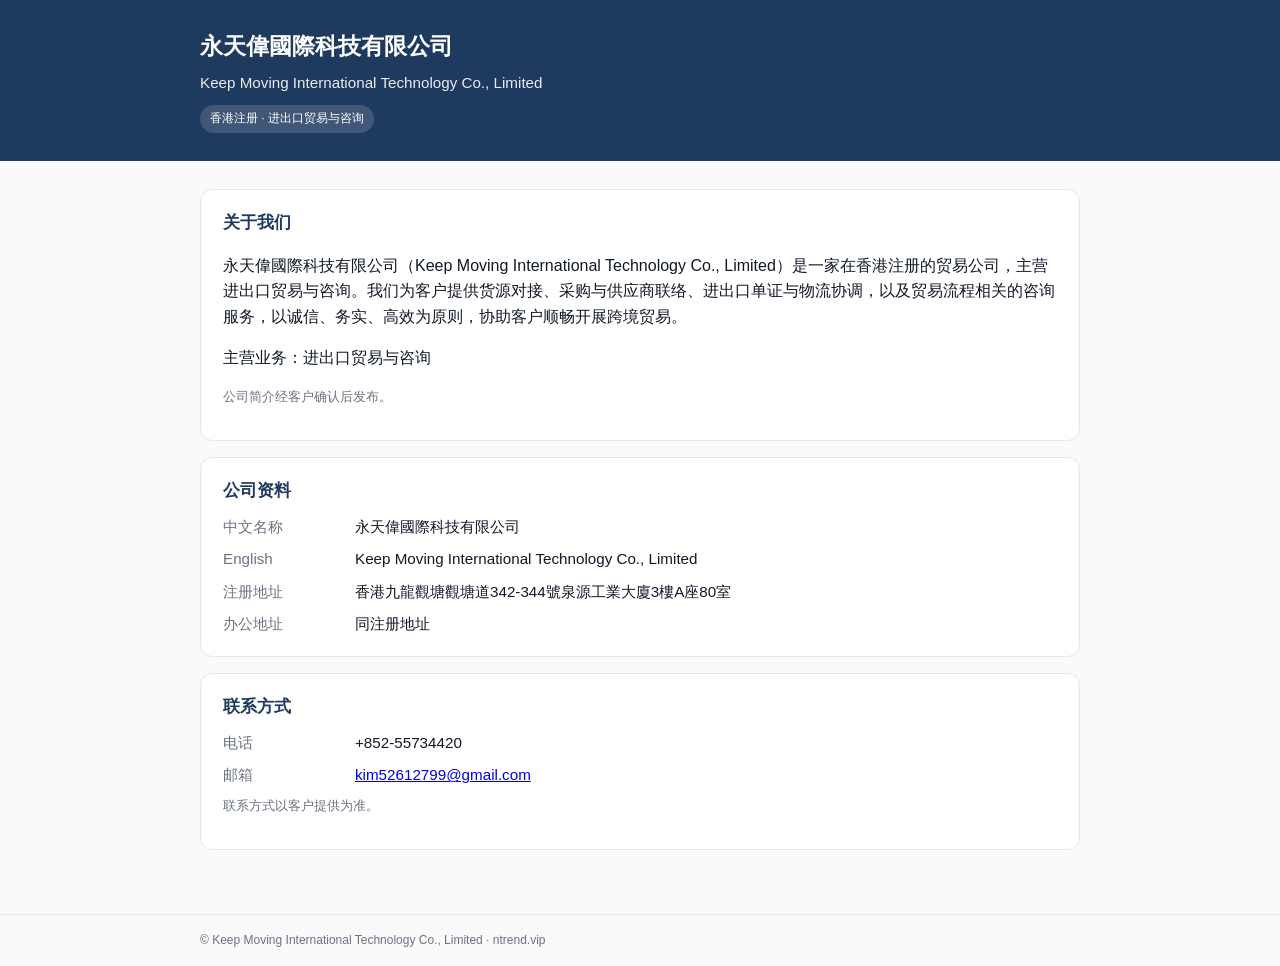
==== index.html @ 4a41a544 "A-C-99 ntrend.vip 官网+看板页面与 CNAME" ====
<!DOCTYPE html>
<html lang="zh-Hant">
<head>
<meta charset="utf-8"/>
<meta name="viewport" content="width=device-width, initial-scale=1"/>
<title>永天偉國際科技有限公司｜Keep Moving International Technology Co., Limited</title>
<style>
  :root { --ink:#111827; --muted:#6b7280; --line:#e5e7eb; --bg:#fafafa; --card:#fff; --accent:#1e3a5f; }
  * { box-sizing: border-box; }
  body { margin:0; font-family: "Noto Sans CJK SC","Noto Sans CJK TC", "PingFang TC", "Microsoft YaHei", sans-serif;
         color:var(--ink); background:var(--bg); line-height:1.6; }
  header { background:var(--accent); color:#fff; padding:28px 20px; }
  header .wrap, main .wrap, footer .wrap { max-width:880px; margin:0 auto; }
  h1 { margin:0 0 6px; font-size:1.45rem; font-weight:700; }
  .en { opacity:.9; font-size:.95rem; }
  .badge { display:inline-block; margin-top:10px; font-size:.75rem; background:rgba(255,255,255,.15);
           padding:4px 10px; border-radius:999px; }
  main { padding:28px 20px 48px; }
  .card { background:var(--card); border:1px solid var(--line); border-radius:12px; padding:20px 22px; margin-bottom:16px; }
  h2 { margin:0 0 10px; font-size:1.05rem; color:var(--accent); }
  .row { display:grid; grid-template-columns:120px 1fr; gap:8px 12px; font-size:.95rem; }
  .k { color:var(--muted); }
  .placeholder { color:#9a3412; background:#fff7ed; border:1px dashed #fdba74; padding:2px 8px; border-radius:6px; display:inline-block; }
  .note { font-size:.8rem; color:var(--muted); margin-top:8px; }
  footer { border-top:1px solid var(--line); padding:16px 20px; font-size:.75rem; color:var(--muted); }
</style>
</head>
<body>
<header>
  <div class="wrap">
    <h1>永天偉國際科技有限公司</h1>
    <div class="en">Keep Moving International Technology Co., Limited</div>
    <div class="badge">香港注册 · 进出口贸易与咨询</div>
  </div>
</header>
<main>
  <div class="wrap">
    <section class="card">
      <h2>关于我们</h2>
      <p>永天偉國際科技有限公司（Keep Moving International Technology Co., Limited）是一家在香港注册的贸易公司，主营进出口贸易与咨询。我们为客户提供货源对接、采购与供应商联络、进出口单证与物流协调，以及贸易流程相关的咨询服务，以诚信、务实、高效为原则，协助客户顺畅开展跨境贸易。</p>
      <p>主营业务：进出口贸易与咨询</p>
      <p class="note">公司简介经客户确认后发布。</p>
    </section>
    <section class="card">
      <h2>公司资料</h2>
      <div class="row">
        <div class="k">中文名称</div><div>永天偉國際科技有限公司</div>
        <div class="k">English</div><div>Keep Moving International Technology Co., Limited</div>
        <div class="k">注册地址</div><div>香港九龍觀塘觀塘道342-344號泉源工業大廈3樓A座80室</div>
        <div class="k">办公地址</div><div>同注册地址</div>
      </div>
    </section>
    <section class="card">
      <h2>联系方式</h2>
      <div class="row">
        <div class="k">电话</div><div>+852-55734420</div>
        <div class="k">邮箱</div><div><a href="mailto:kim52612799@gmail.com">kim52612799@gmail.com</a></div>
      </div>
      <p class="note">联系方式以客户提供为准。</p>
    </section>
  </div>
</main>
<footer>
  <div class="wrap">
    © Keep Moving International Technology Co., Limited · ntrend.vip
  </div>
</footer>
</body>
</html>
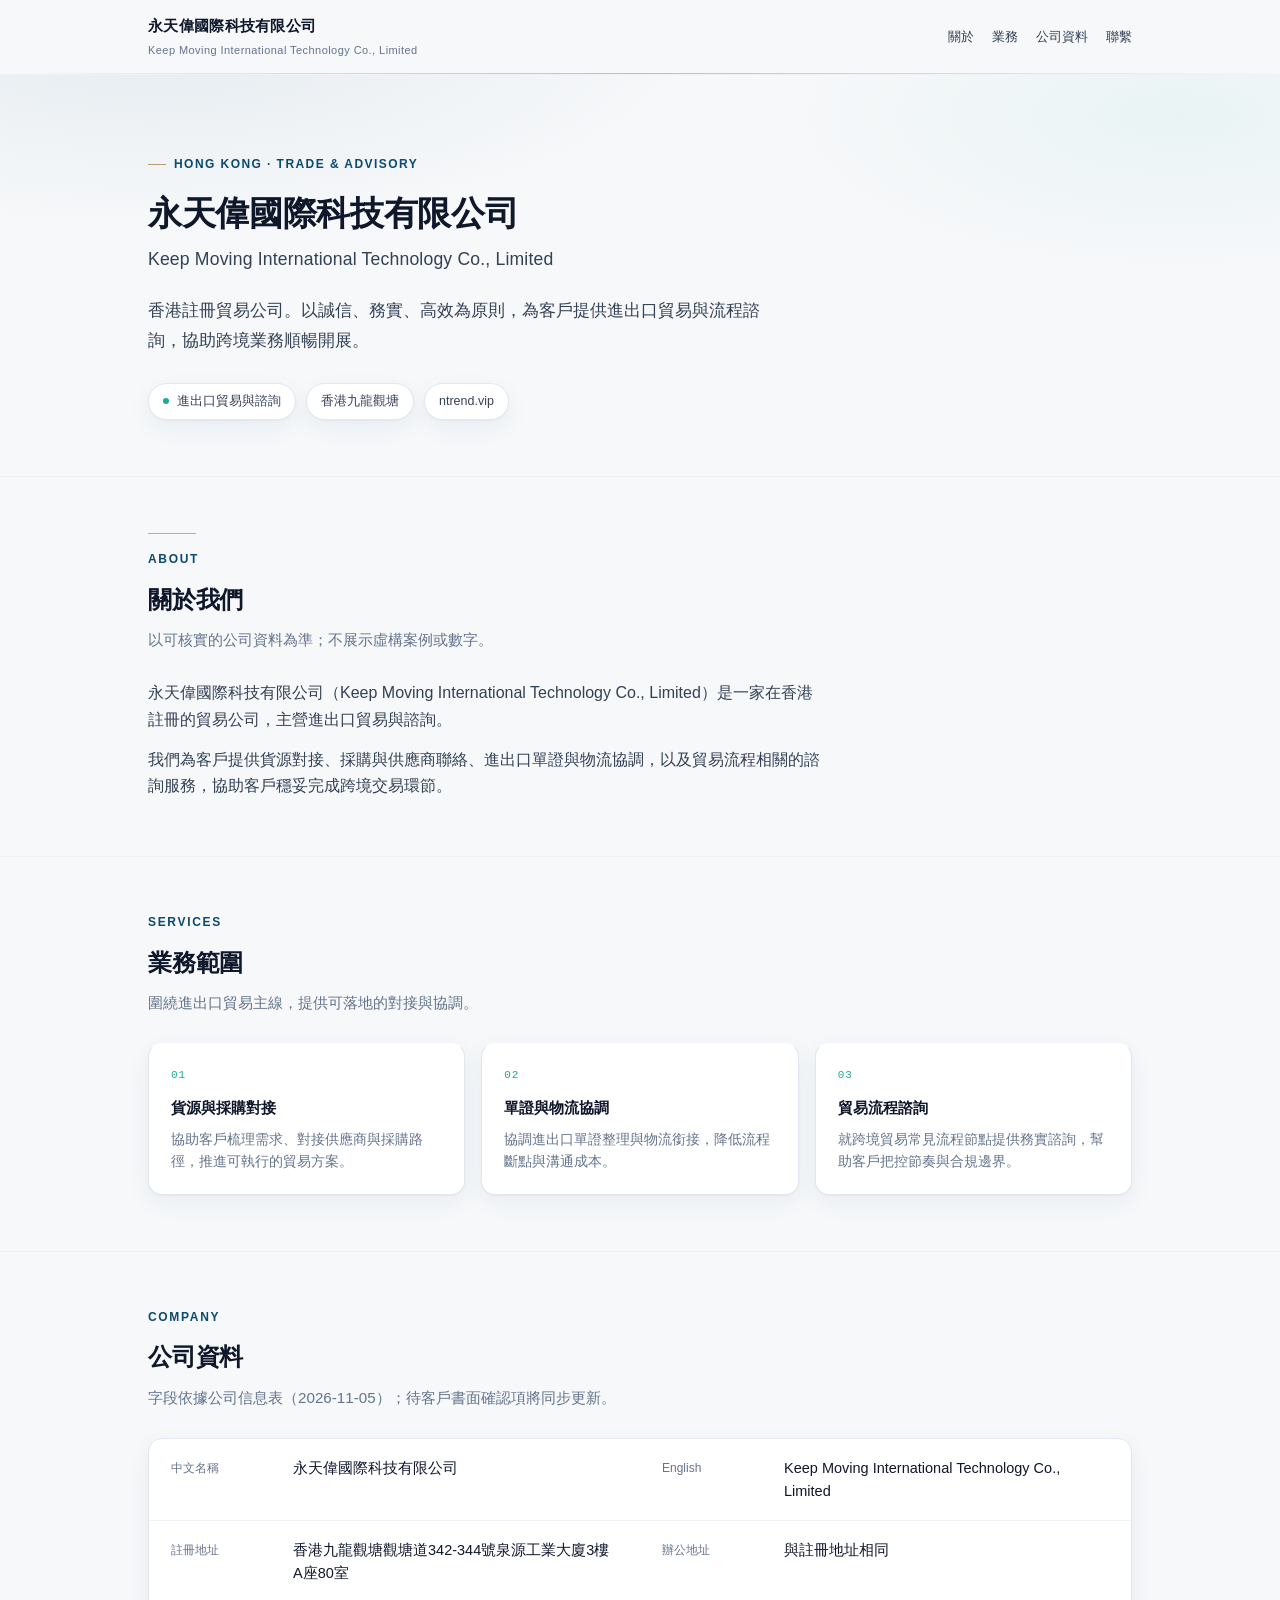
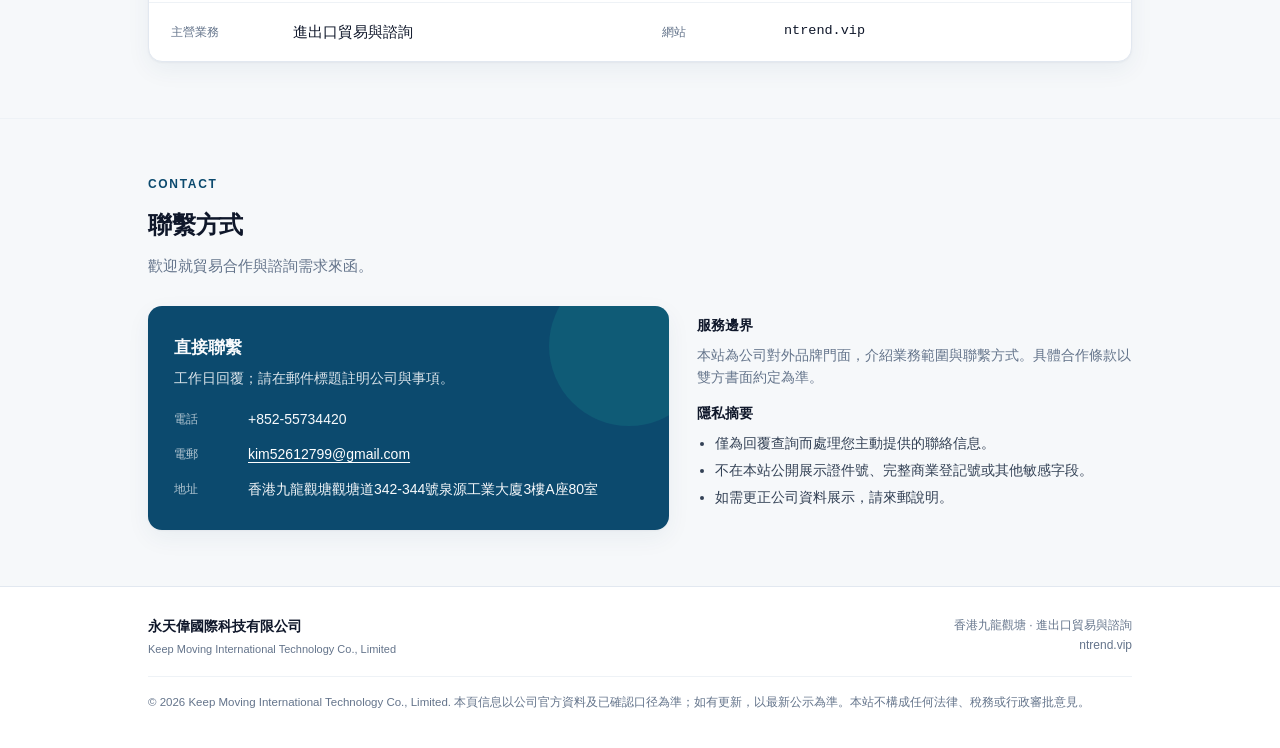
==== commit d2d214e3: "feat: publish A-C-99 homepage and board redesign on github.io Replace the root, status, and ops page" ====
--- a/index.html
+++ b/index.html
@@ -1,69 +1,353 @@
 <!DOCTYPE html>
-<html lang="zh-Hant">
+<html lang="zh-Hant" data-skin="light">
 <head>
 <meta charset="utf-8"/>
 <meta name="viewport" content="width=device-width, initial-scale=1"/>
+<meta name="description" content="永天偉國際科技有限公司｜Keep Moving International Technology Co., Limited — 香港註冊，進出口貿易與諮詢。"/>
 <title>永天偉國際科技有限公司｜Keep Moving International Technology Co., Limited</title>
+<link rel="stylesheet" href="assets/tokens.css"/>
 <style>
-  :root { --ink:#111827; --muted:#6b7280; --line:#e5e7eb; --bg:#fafafa; --card:#fff; --accent:#1e3a5f; }
-  * { box-sizing: border-box; }
-  body { margin:0; font-family: "Noto Sans CJK SC","Noto Sans CJK TC", "PingFang TC", "Microsoft YaHei", sans-serif;
-         color:var(--ink); background:var(--bg); line-height:1.6; }
-  header { background:var(--accent); color:#fff; padding:28px 20px; }
-  header .wrap, main .wrap, footer .wrap { max-width:880px; margin:0 auto; }
-  h1 { margin:0 0 6px; font-size:1.45rem; font-weight:700; }
-  .en { opacity:.9; font-size:.95rem; }
-  .badge { display:inline-block; margin-top:10px; font-size:.75rem; background:rgba(255,255,255,.15);
-           padding:4px 10px; border-radius:999px; }
-  main { padding:28px 20px 48px; }
-  .card { background:var(--card); border:1px solid var(--line); border-radius:12px; padding:20px 22px; margin-bottom:16px; }
-  h2 { margin:0 0 10px; font-size:1.05rem; color:var(--accent); }
-  .row { display:grid; grid-template-columns:120px 1fr; gap:8px 12px; font-size:.95rem; }
-  .k { color:var(--muted); }
-  .placeholder { color:#9a3412; background:#fff7ed; border:1px dashed #fdba74; padding:2px 8px; border-radius:6px; display:inline-block; }
-  .note { font-size:.8rem; color:var(--muted); margin-top:8px; }
-  footer { border-top:1px solid var(--line); padding:16px 20px; font-size:.75rem; color:var(--muted); }
+  *{box-sizing:border-box}
+  html{scroll-behavior:auto}
+  body{
+    margin:0;color:var(--ink);background:var(--bg);
+    font-family:var(--font);line-height:1.65;
+    font-size:16px;-webkit-font-smoothing:antialiased;
+  }
+  a{color:var(--brand-mid);text-decoration:none}
+  a:hover{color:var(--brand);text-decoration:underline}
+  .wrap{max-width:1040px;margin:0 auto;padding:0 28px}
+  @media (max-width:480px){.wrap{padding:0 18px}}
+
+  /* —— Top nav —— */
+  .nav{
+    position:sticky;top:0;z-index:10;
+    background:rgba(246,248,250,0.92);
+    backdrop-filter:blur(12px);-webkit-backdrop-filter:blur(12px);
+    border-bottom:1px solid var(--line-soft);
+  }
+  .nav-inner{
+    display:flex;align-items:center;justify-content:space-between;
+    gap:16px;padding:14px 0;flex-wrap:wrap;
+  }
+  .nav-brand{display:flex;flex-direction:column;gap:2px;min-width:0}
+  .nav-brand .zh{font-size:15px;font-weight:650;color:var(--ink);letter-spacing:0.02em}
+  .nav-brand .en{font-size:11px;color:var(--muted);letter-spacing:0.04em;white-space:nowrap;overflow:hidden;text-overflow:ellipsis;max-width:min(520px,70vw)}
+  .nav-links{display:flex;gap:4px 18px;flex-wrap:wrap;font-size:13px}
+  .nav-links a{color:var(--ink-soft);text-decoration:none}
+  .nav-links a:hover{color:var(--brand)}
+  .nav-accent{
+    width:100%;height:var(--gold-weight);
+    background:linear-gradient(90deg, transparent, var(--gold-line), transparent);
+  }
+
+  /* —— Hero —— */
+  .hero{
+    padding:72px 0 56px;
+    border-bottom:1px solid var(--line-soft);
+    background:
+      radial-gradient(900px 320px at 12% -10%, rgba(12,74,110,0.07), transparent 60%),
+      radial-gradient(700px 280px at 92% 10%, rgba(31,168,154,0.06), transparent 55%),
+      var(--bg);
+  }
+  .hero-kicker{
+    display:inline-flex;align-items:center;gap:8px;
+    font-size:12px;letter-spacing:0.12em;text-transform:uppercase;
+    color:var(--brand);font-weight:600;margin:0 0 18px;
+  }
+  .hero-kicker::before{
+    content:"";width:18px;height:1px;background:var(--gold);opacity:.85;
+  }
+  .hero h1{
+    margin:0 0 10px;font-size:clamp(1.55rem, 2.8vw, 2.15rem);
+    font-weight:700;letter-spacing:-0.01em;line-height:1.25;color:var(--ink);
+  }
+  .hero .en-name{
+    margin:0 0 22px;font-size:clamp(0.95rem, 1.6vw, 1.1rem);
+    color:var(--ink-soft);font-weight:500;letter-spacing:0.01em;
+  }
+  .hero-lead{
+    margin:0;max-width:640px;font-size:1.05rem;color:var(--ink-soft);line-height:1.75;
+  }
+  .hero-meta{
+    margin-top:28px;display:flex;flex-wrap:wrap;gap:10px;
+  }
+  .chip{
+    display:inline-flex;align-items:center;gap:8px;
+    padding:7px 14px;border-radius:999px;font-size:12.5px;
+    background:var(--surface);border:1px solid var(--line);color:var(--ink-soft);
+    box-shadow:var(--shadow-soft);
+  }
+  .chip .dot{width:6px;height:6px;border-radius:50%;background:var(--accent)}
+
+  /* —— Sections —— */
+  section.block{padding:56px 0}
+  section.block + section.block{border-top:1px solid var(--line-soft)}
+  .sec-label{
+    font-size:12px;letter-spacing:0.14em;text-transform:uppercase;
+    color:var(--brand);font-weight:600;margin:0 0 10px;
+  }
+  .sec-title{
+    margin:0 0 8px;font-size:clamp(1.25rem, 2vw, 1.5rem);
+    font-weight:650;color:var(--ink);letter-spacing:-0.01em;
+  }
+  .sec-lead{margin:0 0 28px;max-width:620px;color:var(--muted);font-size:0.95rem}
+
+  .prose{max-width:680px;color:var(--ink-soft);font-size:1rem}
+  .prose p{margin:0 0 14px}
+  .prose p:last-child{margin-bottom:0}
+
+  /* Service cards */
+  .svc-grid{
+    display:grid;grid-template-columns:repeat(3,1fr);gap:16px;
+  }
+  @media (max-width:820px){.svc-grid{grid-template-columns:1fr}}
+  .svc{
+    background:var(--surface);border:1px solid var(--line);
+    border-radius:var(--radius);padding:22px 22px 20px;
+    box-shadow:var(--shadow-soft);
+    border-top:var(--gold-weight) solid transparent;
+  }
+  .svc:hover{border-top-color:var(--gold-line)}
+  .svc h3{margin:0 0 8px;font-size:15px;font-weight:650;color:var(--ink)}
+  .svc p{margin:0;font-size:13.5px;color:var(--muted);line-height:1.65}
+  .svc .num{
+    font-family:var(--mono);font-size:11px;color:var(--accent);
+    letter-spacing:0.08em;margin-bottom:12px;
+  }
+
+  /* Facts */
+  .facts{
+    display:grid;grid-template-columns:1fr 1fr;gap:0;
+    background:var(--surface);border:1px solid var(--line);
+    border-radius:var(--radius);overflow:hidden;box-shadow:var(--shadow-soft);
+  }
+  @media (max-width:720px){.facts{grid-template-columns:1fr}}
+  .fact{
+    padding:18px 22px;border-bottom:1px solid var(--line-soft);
+    display:grid;grid-template-columns:110px 1fr;gap:12px;align-items:start;
+  }
+  .facts .fact:nth-last-child(-n+2){border-bottom:none}
+  @media (max-width:720px){
+    .facts .fact{border-bottom:1px solid var(--line-soft)}
+    .facts .fact:last-child{border-bottom:none}
+  }
+  .fact .k{font-size:12px;color:var(--muted);padding-top:2px}
+  .fact .v{font-size:14.5px;color:var(--ink);font-weight:500;line-height:1.55;word-break:break-word}
+  .fact .v.tabular{font-variant-numeric:tabular-nums;font-family:var(--mono);font-size:13.5px;font-weight:500}
+
+  /* Contact band */
+  .contact-band{
+    display:grid;grid-template-columns:1.2fr 1fr;gap:28px;align-items:start;
+  }
+  @media (max-width:820px){.contact-band{grid-template-columns:1fr}}
+  .contact-card{
+    background:var(--brand);color:#F8FAFC;
+    border-radius:var(--radius);padding:28px 26px;
+    box-shadow:var(--shadow-soft);
+    position:relative;overflow:hidden;
+  }
+  .contact-card::after{
+    content:"";position:absolute;right:-40px;top:-40px;width:160px;height:160px;
+    border-radius:50%;background:rgba(31,168,154,0.18);pointer-events:none;
+  }
+  .contact-card h3{margin:0 0 6px;font-size:17px;font-weight:650;position:relative}
+  .contact-card p{margin:0 0 18px;font-size:13.5px;opacity:.88;position:relative}
+  .contact-rows{position:relative;display:grid;gap:12px}
+  .contact-row{display:grid;grid-template-columns:64px 1fr;gap:10px;font-size:14px}
+  .contact-row .k{opacity:.7;font-size:12px;padding-top:2px}
+  .contact-row a{color:#fff;text-decoration:underline;text-underline-offset:3px}
+  .side-note{
+    padding:8px 0;
+  }
+  .side-note h4{margin:0 0 8px;font-size:14px;font-weight:650;color:var(--ink)}
+  .side-note p{margin:0 0 12px;font-size:13.5px;color:var(--muted);line-height:1.65}
+  .side-note ul{margin:0;padding-left:18px;color:var(--ink-soft);font-size:13.5px;line-height:1.7}
+  .side-note li{margin-bottom:4px}
+
+  /* Footer */
+  footer.site-foot{
+    border-top:1px solid var(--line);
+    padding:28px 0 36px;background:var(--surface);
+  }
+  .foot-grid{
+    display:flex;justify-content:space-between;gap:20px;flex-wrap:wrap;
+    align-items:flex-start;
+  }
+  .foot-brand .zh{font-size:14px;font-weight:650;color:var(--ink)}
+  .foot-brand .en{font-size:11px;color:var(--muted);margin-top:2px}
+  .foot-meta{font-size:12px;color:var(--muted);line-height:1.7;max-width:480px;text-align:right}
+  @media (max-width:720px){.foot-meta{text-align:left}}
+  .foot-line{
+    margin-top:18px;padding-top:16px;border-top:1px solid var(--line-soft);
+    font-size:11.5px;color:var(--muted);line-height:1.65;
+  }
+  .gold-rule{
+    height:var(--gold-weight);width:48px;background:var(--gold);opacity:.7;margin:0 0 16px;
+  }
 </style>
 </head>
 <body>
-<header>
-  <div class="wrap">
-    <h1>永天偉國際科技有限公司</h1>
-    <div class="en">Keep Moving International Technology Co., Limited</div>
-    <div class="badge">香港注册 · 进出口贸易与咨询</div>
-  </div>
-</header>
-<main>
-  <div class="wrap">
-    <section class="card">
-      <h2>关于我们</h2>
-      <p>永天偉國際科技有限公司（Keep Moving International Technology Co., Limited）是一家在香港注册的贸易公司，主营进出口贸易与咨询。我们为客户提供货源对接、采购与供应商联络、进出口单证与物流协调，以及贸易流程相关的咨询服务，以诚信、务实、高效为原则，协助客户顺畅开展跨境贸易。</p>
-      <p>主营业务：进出口贸易与咨询</p>
-      <p class="note">公司简介经客户确认后发布。</p>
-    </section>
-    <section class="card">
-      <h2>公司资料</h2>
-      <div class="row">
-        <div class="k">中文名称</div><div>永天偉國際科技有限公司</div>
-        <div class="k">English</div><div>Keep Moving International Technology Co., Limited</div>
-        <div class="k">注册地址</div><div>香港九龍觀塘觀塘道342-344號泉源工業大廈3樓A座80室</div>
-        <div class="k">办公地址</div><div>同注册地址</div>
-      </div>
-    </section>
-    <section class="card">
-      <h2>联系方式</h2>
-      <div class="row">
-        <div class="k">电话</div><div>+852-55734420</div>
-        <div class="k">邮箱</div><div><a href="mailto:kim52612799@gmail.com">kim52612799@gmail.com</a></div>
-      </div>
-      <p class="note">联系方式以客户提供为准。</p>
-    </section>
-  </div>
-</main>
-<footer>
-  <div class="wrap">
-    © Keep Moving International Technology Co., Limited · ntrend.vip
-  </div>
-</footer>
+  <header class="nav">
+    <div class="wrap">
+      <div class="nav-inner">
+        <div class="nav-brand">
+          <span class="zh">永天偉國際科技有限公司</span>
+          <span class="en">Keep Moving International Technology Co., Limited</span>
+        </div>
+        <nav class="nav-links" aria-label="頁內導航">
+          <a href="#about">關於</a>
+          <a href="#services">業務</a>
+          <a href="#company">公司資料</a>
+          <a href="#contact">聯繫</a>
+        </nav>
+      </div>
+    </div>
+    <div class="nav-accent" aria-hidden="true"></div>
+  </header>
+
+  <main>
+    <section class="hero">
+      <div class="wrap">
+        <p class="hero-kicker">Hong Kong · Trade &amp; Advisory</p>
+        <h1>永天偉國際科技有限公司</h1>
+        <p class="en-name">Keep Moving International Technology Co., Limited</p>
+        <p class="hero-lead">香港註冊貿易公司。以誠信、務實、高效為原則，為客戶提供進出口貿易與流程諮詢，協助跨境業務順暢開展。</p>
+        <div class="hero-meta">
+          <span class="chip"><span class="dot" aria-hidden="true"></span>進出口貿易與諮詢</span>
+          <span class="chip">香港九龍觀塘</span>
+          <span class="chip">ntrend.vip</span>
+        </div>
+      </div>
+    </section>
+
+    <section class="block" id="about">
+      <div class="wrap">
+        <div class="gold-rule" aria-hidden="true"></div>
+        <p class="sec-label">About</p>
+        <h2 class="sec-title">關於我們</h2>
+        <p class="sec-lead">以可核實的公司資料為準；不展示虛構案例或數字。</p>
+        <div class="prose">
+          <p>永天偉國際科技有限公司（Keep Moving International Technology Co., Limited）是一家在香港註冊的貿易公司，主營進出口貿易與諮詢。</p>
+          <p>我們為客戶提供貨源對接、採購與供應商聯絡、進出口單證與物流協調，以及貿易流程相關的諮詢服務，協助客戶穩妥完成跨境交易環節。</p>
+        </div>
+      </div>
+    </section>
+
+    <section class="block" id="services">
+      <div class="wrap">
+        <p class="sec-label">Services</p>
+        <h2 class="sec-title">業務範圍</h2>
+        <p class="sec-lead">圍繞進出口貿易主線，提供可落地的對接與協調。</p>
+        <div class="svc-grid">
+          <article class="svc">
+            <div class="num">01</div>
+            <h3>貨源與採購對接</h3>
+            <p>協助客戶梳理需求、對接供應商與採購路徑，推進可執行的貿易方案。</p>
+          </article>
+          <article class="svc">
+            <div class="num">02</div>
+            <h3>單證與物流協調</h3>
+            <p>協調進出口單證整理與物流銜接，降低流程斷點與溝通成本。</p>
+          </article>
+          <article class="svc">
+            <div class="num">03</div>
+            <h3>貿易流程諮詢</h3>
+            <p>就跨境貿易常見流程節點提供務實諮詢，幫助客戶把控節奏與合規邊界。</p>
+          </article>
+        </div>
+      </div>
+    </section>
+
+    <section class="block" id="company">
+      <div class="wrap">
+        <p class="sec-label">Company</p>
+        <h2 class="sec-title">公司資料</h2>
+        <p class="sec-lead">字段依據公司信息表（2026-11-05）；待客戶書面確認項將同步更新。</p>
+        <div class="facts">
+          <div class="fact">
+            <div class="k">中文名稱</div>
+            <div class="v">永天偉國際科技有限公司</div>
+          </div>
+          <div class="fact">
+            <div class="k">English</div>
+            <div class="v">Keep Moving International Technology Co., Limited</div>
+          </div>
+          <div class="fact">
+            <div class="k">註冊地址</div>
+            <div class="v">香港九龍觀塘觀塘道342-344號泉源工業大廈3樓A座80室</div>
+          </div>
+          <div class="fact">
+            <div class="k">辦公地址</div>
+            <div class="v">與註冊地址相同</div>
+          </div>
+          <div class="fact">
+            <div class="k">主營業務</div>
+            <div class="v">進出口貿易與諮詢</div>
+          </div>
+          <div class="fact">
+            <div class="k">網站</div>
+            <div class="v tabular">ntrend.vip</div>
+          </div>
+        </div>
+      </div>
+    </section>
+
+    <section class="block" id="contact">
+      <div class="wrap">
+        <p class="sec-label">Contact</p>
+        <h2 class="sec-title">聯繫方式</h2>
+        <p class="sec-lead">歡迎就貿易合作與諮詢需求來函。</p>
+        <div class="contact-band">
+          <div class="contact-card">
+            <h3>直接聯繫</h3>
+            <p>工作日回覆；請在郵件標題註明公司與事項。</p>
+            <div class="contact-rows">
+              <div class="contact-row">
+                <span class="k">電話</span>
+                <span class="tabular">+852-55734420</span>
+              </div>
+              <div class="contact-row">
+                <span class="k">電郵</span>
+                <a href="mailto:kim52612799@gmail.com">kim52612799@gmail.com</a>
+              </div>
+              <div class="contact-row">
+                <span class="k">地址</span>
+                <span>香港九龍觀塘觀塘道342-344號泉源工業大廈3樓A座80室</span>
+              </div>
+            </div>
+          </div>
+          <div class="side-note">
+            <h4>服務邊界</h4>
+            <p>本站為公司對外品牌門面，介紹業務範圍與聯繫方式。具體合作條款以雙方書面約定為準。</p>
+            <h4>隱私摘要</h4>
+            <ul>
+              <li>僅為回覆查詢而處理您主動提供的聯絡信息。</li>
+              <li>不在本站公開展示證件號、完整商業登記號或其他敏感字段。</li>
+              <li>如需更正公司資料展示，請來郵說明。</li>
+            </ul>
+          </div>
+        </div>
+      </div>
+    </section>
+  </main>
+
+  <footer class="site-foot">
+    <div class="wrap">
+      <div class="foot-grid">
+        <div class="foot-brand">
+          <div class="zh">永天偉國際科技有限公司</div>
+          <div class="en">Keep Moving International Technology Co., Limited</div>
+        </div>
+        <div class="foot-meta">
+          香港九龍觀塘 · 進出口貿易與諮詢<br/>
+          ntrend.vip
+        </div>
+      </div>
+      <div class="foot-line">
+        © 2026 Keep Moving International Technology Co., Limited. 本頁信息以公司官方資料及已確認口径為準；如有更新，以最新公示為準。本站不構成任何法律、稅務或行政審批意見。
+      </div>
+    </div>
+  </footer>
 </body>
 </html>
--- a/assets/tokens.css
+++ b/assets/tokens.css
@@ -0,0 +1,61 @@
+/* Keep Moving / 永天伟 · A-C-99 shared design tokens
+   Brand derived 2026-11-06 from company name + trade/HK harbor feel
+   (no logo in 收资; Kevin: 客户自有主色; 金仅极细强调)
+*/
+:root {
+  /* Client brand family — shared light homepage + dark boards */
+  --brand: #0C4A6E;           /* Keep Moving primary — deep ocean navy */
+  --brand-deep: #083A56;
+  --brand-mid: #156089;
+  --accent: #1FA89A;          /* Keep Moving teal — shared accent */
+  --accent-bright: #2ED3C0;   /* board bright step */
+  --accent-dim: rgba(31, 168, 154, 0.18);
+  --gold: #B08D57;            /* hairline / label stroke only */
+  --gold-line: rgba(176, 141, 87, 0.55);
+
+  /* Typography family (三页同族) */
+  --font: "PingFang SC", "Noto Sans SC", "Microsoft YaHei", -apple-system, BlinkMacSystemFont, "Segoe UI", sans-serif;
+  --mono: ui-monospace, "SF Mono", "IBM Plex Mono", Menlo, Consolas, monospace;
+
+  /* Radii / weight */
+  --radius: 14px;
+  --radius-sm: 10px;
+  --gold-weight: 1px;
+}
+
+/* Light skin (官网) */
+:root, [data-skin="light"] {
+  --bg: #F6F8FA;
+  --bg-elev: #FFFFFF;
+  --surface: #FFFFFF;
+  --ink: #0F172A;
+  --ink-soft: #334155;
+  --muted: #64748B;
+  --line: #E2E8F0;
+  --line-soft: #EEF2F6;
+  --wash: #E8F2F6;           /* brand soft wash */
+  --shadow-soft: 0 1px 2px rgba(15, 23, 42, 0.04), 0 8px 24px rgba(12, 74, 110, 0.06);
+}
+
+/* Dark skin (看板 N1/N2) */
+[data-skin="dark"] {
+  --bg: #0B1220;
+  --bg-elev: #111A2B;
+  --glass: rgba(255, 255, 255, 0.09);
+  --glass-strong: rgba(255, 255, 255, 0.12);
+  --border: rgba(255, 255, 255, 0.14);
+  --border-soft: rgba(255, 255, 255, 0.08);
+  --text: #E8EEF7;
+  --muted: #9AA8BD;
+  --muted2: #6E7C91;
+  --accent: #2ED3C0;
+  --accent-dim: rgba(46, 211, 192, 0.22);
+  --gold-line: rgba(176, 141, 87, 0.62);
+  --status-need: #E5A84B;
+  --status-wait: #8B95A7;
+  --status-review: #5B9BD5;
+  --status-ok: #3CB371;
+  --status-na: #6E7C91;
+  --shadow: 0 8px 32px rgba(0, 0, 0, 0.35);
+  --skyline-opacity: 0.11;
+}
